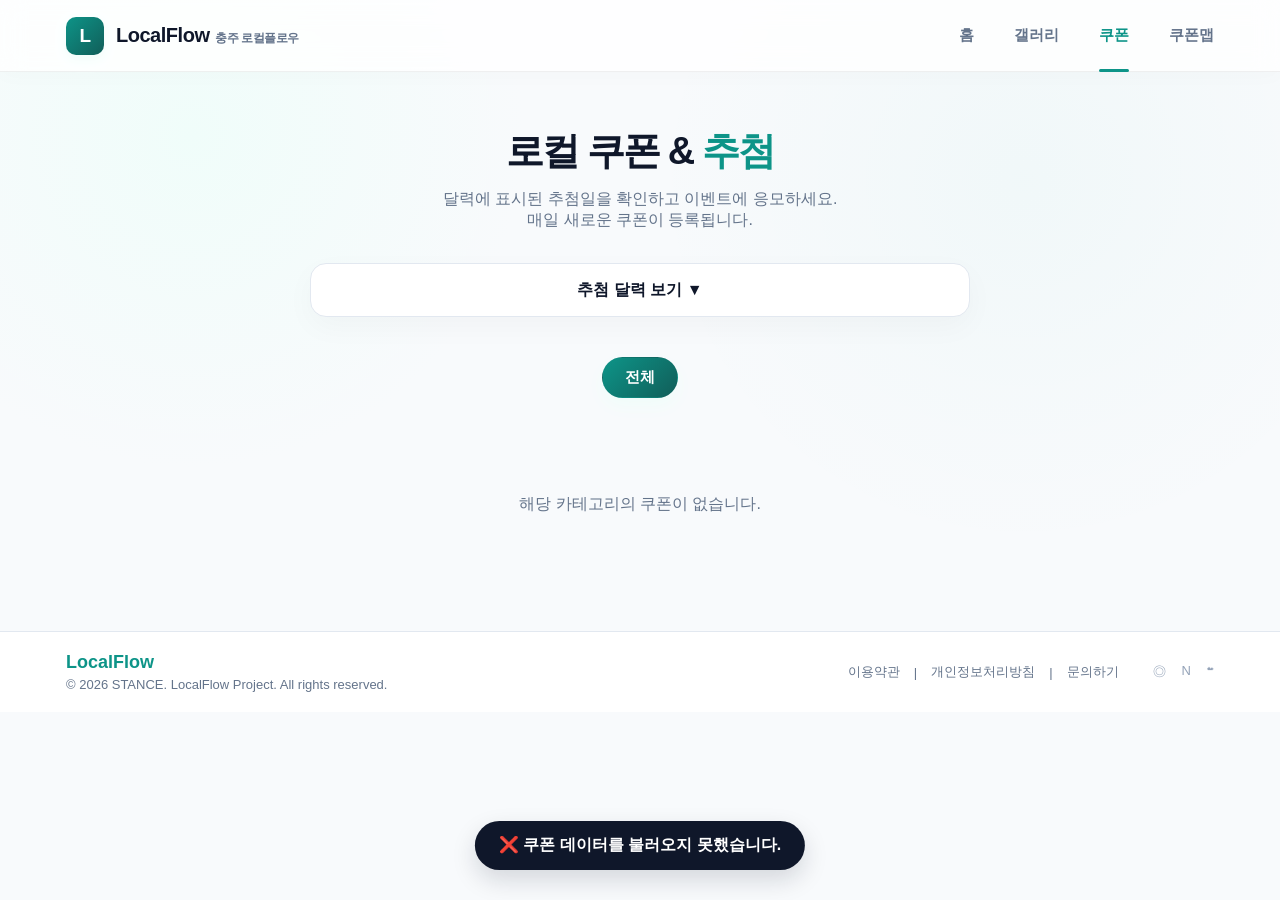
==== coupon.html @ 908c9ff3 "Update coupon.html" ====
<!doctype html>
<html lang="ko">
<head>
  <meta charset="UTF-8" />
  <meta name="viewport" content="width=device-width, initial-scale=1.0" />
  
  <title>LocalFlow - 로컬플로우</title>
  <meta name="description" content="LocalFlow는 충주 시민들의 선택과 참여로 지역의 흐름을 만들고 다시 지역으로 순환시키는 시민 참여형 로컬 플랫폼입니다. 오늘 사람들의 선택이 내일 충주의 흐름이 됩니다." />
  <meta name="keywords" content="로컬플로우, LocalFlow, 충주, 로컬플랫폼, 지역순환, 충주여행, 지역경제, 로컬커뮤니티" />
  <meta name="author" content="STANCE" />
  
  <meta property="og:type" content="website" />
  <meta property="og:title" content="LocalFlow | 충주의 흐름을 순환시키는 로컬 플랫폼" />
  <meta property="og:description" content="사람들의 선택은 흐름이 되고, 흐름은 다시 지역으로 돌아옵니다. 충주 시민들과 함께 만드는 로컬 순환 프로젝트 LocalFlow." />
  <meta property="og:image" content="https://localflow.info/oi.png" />
  <meta property="og:url" content="https://localflow.info/coupon.html" />

  <link rel="icon" type="image/png" href="./assets/img/fav.png">
	
  <style>
    /* 기본 컬러스케임 뼈대 (스크립트에서 요일별로 변수를 동적 변경합니다) */
    :root {
      --bg: #ffffff;
      --nav: #ffffff;          
      --nav-text: #0f172a;     
      --text: #0f172a;         
      --muted: #64748b;
      --line: #e2e8f0;         
      --card: #ffffff;
      --shadow: 0 20px 40px rgba(15, 23, 42, 0.04);
      --soft-shadow: 0 10px 30px rgba(15, 23, 42, 0.03);
      --radius: 16px;

      /* [기본값: 월요일 블루] */
      --primary: #2563eb;      
      --primary-light: #eff6ff;
      --primary-dark: #1d4ed8;
      --badge-bg: #ecfdf5;
      --badge-border: #d1fae5;
      --badge-text: #047857;
    }

    * { box-sizing: border-box; }

    html { scroll-behavior: smooth; scroll-padding-top: 80px; }

    body {
      margin: 0;
      min-height: 100vh;
      color: var(--text);
      font-family: Pretendard, -apple-system, BlinkMacSystemFont, "Segoe UI", "Noto Sans KR", sans-serif;
      /* 은은한 수채화 배경 그라데이션에도 실시간 변수 적용 */
      background:
        radial-gradient(circle at 15% 15%, var(--primary-light), transparent 25%),
        radial-gradient(circle at 80% 20%, rgba(13, 184, 157, 0.03), transparent 30%),
        #f8fafc;
      transition: background 0.5s ease;
    }

    a { color: inherit; text-decoration: none; }
    button, input { font: inherit; }
    button { cursor: pointer; }

    /* 상단 네비게이션 */
    .topbar {
      height: 72px;
      background: rgba(255, 255, 255, 0.8);
      backdrop-filter: blur(12px);
      -webkit-backdrop-filter: blur(12px);
      color: var(--nav-text);
      border-bottom: 1px solid rgba(0, 0, 0, 0.06);
      box-shadow: 0 4px 20px rgba(0, 0, 0, 0.02);
      position: sticky; top: 0; z-index: 20;
    }

    .nav-inner { width: min(1148px, calc(100% - 48px)); height: 100%; margin: 0 auto; display: flex; align-items: center; justify-content: space-between; }
    .brand { display: flex; align-items: center; gap: 12px; font-weight: 800; letter-spacing: -0.03em; }
    
    .brand-icon { 
      width: 38px; height: 38px; border-radius: 10px; display: grid; place-items: center; color: #fff; font-weight: 900; font-size: 19px; 
      background: linear-gradient(135deg, var(--primary) 0%, var(--primary-dark) 100%); 
      box-shadow: 0 4px 12px var(--primary-light); transition: background 0.5s ease;
    }
    .brand-name { font-size: 20px; line-height: 1; }
    .brand-sub { margin-left: 2px; color: var(--muted); font-size: 12px; font-weight: 600; }
    
    .nav { display: flex; align-items: center; gap: 40px; font-size: 15px; font-weight: 700; }
    .nav a { height: 72px; display: flex; align-items: center; color: var(--muted); position: relative; transition: color 0.2s; }
    .nav a:hover { color: var(--primary); }
    .nav a.active { color: var(--primary); font-weight: 800; }
    .nav a.active::after { content: ""; position: absolute; left: 50%; bottom: 0; width: 100%; height: 3px; border-radius: 99px; transform: translateX(-50%); background: var(--primary); }

    .page { width: min(1148px, calc(100% - 48px)); margin: 0 auto; padding-bottom: 60px; }
    .sub-hero { padding: 54px 0 32px; text-align: center; }
    .sub-title { font-size: 38px; font-weight: 900; letter-spacing: -0.05em; margin: 0 0 12px; color: var(--text); }
    .sub-title span { color: var(--primary); transition: color 0.5s ease; }
    .sub-desc { color: var(--muted); font-size: 16px; font-weight: 500; margin: 0; }

    /* 캘린더 위젯 스타일 */
    .calendar-wrap {
      max-width: 660px; margin: 0 auto 48px; background: #fff; border: 1px solid #e2e8f0; border-radius: var(--radius); box-shadow: var(--soft-shadow); padding: 28px;
    }

    .calendar-section {
      max-width: 660px;
      margin: 0 auto 40px;
    }

    .calendar-toggle {
      width: 100%;
      height: 54px;
      border: 1px solid #e2e8f0;
      border-radius: var(--radius);
      background: #ffffff;
      color: var(--text);
      font-size: 16px;
      font-weight: 800;
      box-shadow: var(--soft-shadow);
      transition: 0.2s ease;
    }

    .calendar-toggle:hover {
      background: var(--primary-light);
      color: var(--primary);
      border-color: transparent;
      transform: translateY(-2px);
    }

    .calendar-panel {
      overflow: hidden;
      transition: max-height 0.35s ease, opacity 0.25s ease, margin-top 0.25s ease;
    }

    .calendar-panel.collapsed {
      max-height: 0;
      opacity: 0;
      margin-top: 0;
    }

    .calendar-panel.open {
      max-height: 900px;
      opacity: 1;
      margin-top: 18px;
    }

    .calendar-panel .calendar-wrap {
      margin-bottom: 0;
    }
    .cal-header { display: flex; justify-content: space-between; align-items: center; margin-bottom: 24px; }
    .cal-title { font-size: 22px; font-weight: 800; letter-spacing: -0.03em; color: var(--text); margin: 0; display: flex; align-items: center; gap: 8px; }
    .cal-title span { color: var(--primary); transition: color 0.5s ease; }
    .cal-nav-btn { width: 36px; height: 36px; border-radius: 50%; border: 1px solid #e2e8f0; background: #fff; color: var(--text); font-weight: 900; display: grid; place-items: center; transition: 0.2s; }
    .cal-nav-btn:hover { background: var(--primary-light); color: var(--primary); border-color: transparent; }
    .cal-grid { display: grid; grid-template-columns: repeat(7, 1fr); gap: 8px; text-align: center; }
    .cal-day-name { font-size: 13px; font-weight: 700; color: var(--muted); padding-bottom: 12px; }
    .cal-day-name.sun { color: #ef4444; }
    .cal-day-name.sat { color: #3b82f6; }
    
    .cal-cell {
      aspect-ratio: 1; display: flex; flex-direction: column; align-items: center; justify-content: center;
      border-radius: 12px; font-size: 15px; font-weight: 600; cursor: pointer; border: 2px solid transparent;
      transition: all 0.2s; position: relative; padding-top: 4px;
    }
    .cal-cell:not(.empty):hover { background: var(--primary-light); color: var(--primary); transform: translateY(-2px); }
    .cal-cell.empty { pointer-events: none; }
    
    /* 오늘 날짜 하이라이트 */
    .cal-cell.today { background: var(--text); color: #fff; font-weight: 700; }
    
    /* 이벤트가 있는 날 */
    .cal-cell.has-event { background: var(--primary-light); color: var(--primary); border-color: rgba(37, 99, 235, 0.15); font-weight: 800; }
    .cal-cell.has-event::after { content: "🎁"; position: absolute; top: -2px; right: 2px; font-size: 12px; filter: drop-shadow(0 2px 4px rgba(0,0,0,0.1)); animation: bounce 2s infinite ease-in-out; }

    .cal-cell.cal-expired { background: #f1f5f9; color: #94a3b8; border-color: transparent; filter: grayscale(0.4); }
    .cal-cell.cal-expired::after { content: ""; }

    .cal-done-text {
      font-size: 9px; font-weight: 700; color: #ef4444; margin-top: 2px;
      background: #fef2f2; padding: 1px 4px; border-radius: 4px;
      letter-spacing: -0.05em; display: inline-block; transform: scale(0.95);
    }

    @keyframes bounce { 0%, 100% { transform: translateY(0); } 50% { transform: translateY(-4px); } }

    /* 카테고리 필터 칩 */
    .filter-chips { display: flex; justify-content: center; gap: 10px; margin-bottom: 40px; flex-wrap: wrap; }
    .filter-chip { border: 1px solid #e2e8f0; color: var(--muted); background: #ffffff; border-radius: 999px; padding: 10px 22px; font-size: 15px; font-weight: 600; transition: 0.2s ease; box-shadow: var(--soft-shadow); }
    .filter-chip.active { background: linear-gradient(135deg, var(--primary) 0%, var(--primary-dark) 100%); color: #fff; border-color: transparent; box-shadow: 0 8px 16px var(--primary-light); }
    .filter-chip:hover:not(.active) { background: var(--primary-light); color: var(--primary); border-color: transparent; transform: translateY(-2px); }

    /* 쿠폰 그리드 */
    .coupon-grid { display: grid; grid-template-columns: repeat(auto-fill, minmax(320px, 1fr)); gap: 24px; }
    .coupon-card { background: #fff; border: 1px solid #e2e8f0; border-radius: var(--radius); box-shadow: var(--soft-shadow); display: flex; flex-direction: column; overflow: hidden; transition: transform 0.2s ease, box-shadow 0.2s ease; position: relative; }
    .coupon-card:hover { transform: translateY(-4px); box-shadow: var(--shadow); }
    
    .coupon-head { height: 110px; padding: 24px; display: flex; flex-direction: column; justify-content: center; position: relative; border-bottom: 2px dashed rgba(255, 255, 255, 0.4); }
    
    /* [변경] 스타일 프리셋을 요일별 테마 연동 스케임으로 바인딩 */
    .bg-purple { background: linear-gradient(135deg, var(--primary) 0%, var(--primary-dark) 100%); color: #fff; }
    .bg-dark { background: linear-gradient(135deg, #1e293b 0%, #0f172a 100%); color: #fff; }
    .bg-light { background: linear-gradient(135deg, var(--primary-light) 0%, #e2e8f0 100%); color: var(--primary); }
    
    .coupon-card.expired-card { filter: grayscale(0.85); opacity: 0.75; }
    
    .draw-badge {
      position: absolute; top: 16px; right: 20px; padding: 4px 10px; border-radius: 999px; font-size: 11px; font-weight: 700; letter-spacing: -0.02em; background: rgba(255, 255, 255, 0.2); border: 1px solid rgba(255, 255, 255, 0.3); color: #fff; backdrop-filter: blur(4px); -webkit-backdrop-filter: blur(4px);
    }
    .bg-light .draw-badge { background: rgba(255, 255, 255, 0.6); border: 1px solid rgba(0, 0, 0, 0.05); color: var(--primary); }
    .draw-badge.expired-badge { background: #ef4444 !important; border-color: transparent !important; color: #fff !important; }

    .coupon-type { font-size: 13px; font-weight: 700; opacity: 0.9; margin-bottom: 6px; }
    .coupon-title { font-size: 24px; font-weight: 800; letter-spacing: -0.04em; margin: 0; line-height: 1.1; }
    .coupon-card::before, .coupon-card::after { content: ''; position: absolute; top: 98px; width: 24px; height: 24px; background: #f8fafc; border-radius: 50%; border: 1px solid #e2e8f0; z-index: 2; }
    .coupon-card::before { left: -13px; border-right-color: transparent; border-top-color: transparent; transform: rotate(-45deg); }
    .coupon-card::after { right: -13px; border-left-color: transparent; border-top-color: transparent; transform: rotate(45deg); }
    
    .coupon-body { padding: 24px; display: flex; flex-direction: column; flex: 1; background: #fff; }
    .store-name { font-size: 18px; font-weight: 800; color: var(--text); margin: 0 0 8px; }
    .expire-date { font-size: 14px; color: var(--muted); font-weight: 500; margin-bottom: 20px; }
    
    .use-btn { margin-top: auto; height: 48px; border: 0; border-radius: 8px; background: var(--primary-light); color: var(--primary); font-size: 15px; font-weight: 700; transition: 0.2s ease; }
    .use-btn:hover { background: var(--primary); color: #fff; }
    .use-btn.used { background: #f1f5f9; color: #94a3b8; cursor: not-allowed; }

    .coupon-brief {
      display: flex;
      align-items: center;
      justify-content: space-between;
      gap: 10px;
      margin-bottom: 14px;
    }

    .coupon-badge {
      display: inline-flex;
      align-items: center;
      width: fit-content;
      max-width: 100%;
      padding: 6px 10px;
      border-radius: 999px;
      background: var(--primary-light);
      color: var(--primary);
      font-size: 12px;
      font-weight: 900;
      white-space: nowrap;
    }

    .detail-open-btn {
      border: 1px solid var(--line);
      border-radius: 999px;
      background: #fff;
      color: var(--muted);
      padding: 7px 12px;
      font-size: 12px;
      font-weight: 900;
      transition: 0.2s ease;
      white-space: nowrap;
    }

    .detail-open-btn:hover {
      background: var(--primary-light);
      border-color: transparent;
      color: var(--primary);
    }

    .coupon-detail-modal {
      width: min(520px, calc(100% - 32px));
      max-height: min(820px, calc(100vh - 40px));
      overflow: auto;
      background: #fff;
      border-radius: 20px;
      box-shadow: 0 25px 60px rgba(15, 23, 42, 0.18);
      border: 1px solid #e2e8f0;
      padding: 28px;
      position: relative;
      transform: translateY(20px);
      transition: transform 0.25s ease;
    }

    .modal-overlay.show .coupon-detail-modal {
      transform: translateY(0);
    }

    .detail-badge {
      display: inline-flex;
      align-items: center;
      width: fit-content;
      padding: 7px 11px;
      border-radius: 999px;
      background: var(--primary-light);
      color: var(--primary);
      font-size: 12px;
      font-weight: 900;
      margin-bottom: 14px;
    }

    .detail-store-name {
      margin: 0 0 6px;
      color: var(--text);
      font-size: 28px;
      font-weight: 900;
      letter-spacing: -0.06em;
      line-height: 1.15;
    }

    .detail-region {
      margin: 0 0 18px;
      color: var(--muted);
      font-size: 14px;
      font-weight: 700;
    }

    .detail-event-box {
      border: 1px solid rgba(37, 99, 235, 0.14);
      border-radius: 16px;
      padding: 18px;
      background: linear-gradient(135deg, var(--primary-light), #fff);
      margin-bottom: 16px;
    }

    .detail-label {
      color: var(--primary);
      font-size: 13px;
      font-weight: 900;
      margin-bottom: 8px;
    }

    .detail-title {
      color: var(--text);
      font-size: 21px;
      font-weight: 900;
      letter-spacing: -0.04em;
      line-height: 1.3;
      margin-bottom: 14px;
    }

    .detail-price-grid {
      display: grid;
      grid-template-columns: repeat(2, 1fr);
      gap: 10px;
      margin-bottom: 14px;
    }

    .detail-price-item {
      border: 1px solid #e2e8f0;
      border-radius: 12px;
      background: #fff;
      padding: 12px;
    }

    .detail-price-item span {
      display: block;
      color: var(--muted);
      font-size: 12px;
      font-weight: 900;
      margin-bottom: 5px;
    }

    .detail-price-item strong {
      display: block;
      color: var(--text);
      font-size: 18px;
      font-weight: 900;
      letter-spacing: -0.04em;
    }

    .detail-price-item.discount strong {
      color: #e11d48;
    }

    .detail-desc {
      margin: 0;
      color: #334155;
      font-size: 15px;
      font-weight: 650;
      line-height: 1.7;
      word-break: keep-all;
    }

    .detail-row {
      display: flex;
      justify-content: space-between;
      gap: 14px;
      padding: 9px 0;
      color: #334155;
      font-size: 14px;
      font-weight: 800;
      border-bottom: 1px solid #eef2f7;
    }

    .detail-row:last-child {
      border-bottom: 0;
    }

    .detail-row span:first-child {
      color: var(--muted);
    }

    .detail-actions {
      display: grid;
      grid-template-columns: 1fr 1fr;
      gap: 10px;
      margin-top: 18px;
    }

    .detail-apply-btn {
      grid-column: 1 / -1;
      height: 52px;
      border: 0;
      border-radius: 12px;
      color: #fff;
      background: linear-gradient(135deg, var(--primary), var(--primary-dark));
      font-size: 16px;
      font-weight: 900;
      box-shadow: 0 12px 24px var(--primary-light);
    }

    .detail-sub-btn {
      height: 46px;
      border: 1px solid var(--line);
      border-radius: 12px;
      background: #fff;
      color: #0f172a;
      font-size: 14px;
      font-weight: 800;
    }

    .detail-sub-btn:hover {
      background: #f8fafc;
    }


    /* 커스텀 응모 모달창 스타일 */
    .modal-overlay {
      position: fixed; top: 0; left: 0; width: 100%; height: 100%; background: rgba(15, 23, 42, 0.6); backdrop-filter: blur(6px); -webkit-backdrop-filter: blur(6px); z-index: 100; display: flex; align-items: center; justify-content: center; opacity: 0; pointer-events: none; transition: opacity 0.25s ease;
    }
    .modal-overlay.show { opacity: 1; pointer-events: all; }
    .entry-modal { width: min(440px, calc(100% - 32px)); background: #ffffff; border-radius: 20px; box-shadow: 0 25px 60px rgba(15, 23, 42, 0.15); padding: 32px 28px; transform: translateY(20px); transition: transform 0.25s ease; position: relative; border: 1px solid #e2e8f0; }
    .modal-overlay.show .entry-modal { transform: translateY(0); }

    /* 개인정보 처리방침 모달 */
    .privacy-modal {
      width: min(500px, calc(100% - 32px));
      max-height: 85vh;
      background: #ffffff;
      border-radius: 20px;
      box-shadow: 0 25px 60px rgba(15, 23, 42, 0.15);
      padding: 32px 24px;
      transform: translateY(20px);
      transition: transform 0.25s ease;
      position: relative;
      border: 1px solid #e2e8f0;
      display: flex;
      flex-direction: column;
    }
    .modal-overlay.show .privacy-modal { transform: translateY(0); }

    .modal-close-btn { position: absolute; top: 20px; right: 20px; background: transparent; border: 0; font-size: 24px; color: var(--muted); font-weight: 300; transition: color 0.2s; }
    .modal-close-btn:hover { color: var(--text); }

    .modal-head-title { text-align: center; margin-bottom: 20px; flex-shrink: 0; }
    .modal-head-title h3 { margin: 0 0 6px; font-size: 20px; font-weight: 800; color: var(--text); }
    .modal-head-title p { margin: 0; font-size: 14px; font-weight: 500; color: var(--muted); }

    .modal-scroll-body { overflow-y: auto; padding-right: 6px; margin-bottom: 24px; font-size: 14px; line-height: 1.6; color: #334155; text-align: left; }
    .modal-scroll-body::-webkit-scrollbar { width: 4px; }
    .modal-scroll-body::-webkit-scrollbar-thumb { background: #cbd5e1; border-radius: 99px; }
    .modal-scroll-body h4 { font-size: 15px; font-weight: 700; color: var(--text); margin: 18px 0 6px; }
    .modal-scroll-body h4:first-child { margin-top: 0; }
    .modal-scroll-body p { margin: 0 0 10px; font-weight: 500; color: #475569; }
    .modal-scroll-body code { background: var(--primary-light); color: var(--primary); padding: 2px 6px; border-radius: 4px; font-family: inherit; font-weight: 600; }
    .modal-scroll-body .theme-text { color: var(--primary); font-weight: 600; }
    .privacy-date { font-size: 12px; color: var(--muted); margin-top: 20px; text-align: right; font-weight: 500; }

    .modal-confirm-btn {
      height: 50px;
      width: 100%;
      border: 0;
      border-radius: 10px;
      color: #fff;
      font-size: 15px;
      font-weight: 700;
      background: linear-gradient(135deg, var(--primary) 0%, var(--primary-dark) 100%);
      box-shadow: 0 4px 14px var(--primary-light);
      transition: all 0.15s ease;
      flex-shrink: 0;
      cursor: pointer;
    }
    .modal-confirm-btn:hover { filter: brightness(1.04); }
    .modal-head { text-align: center; margin-bottom: 24px; }
    .modal-icon { font-size: 32px; margin-bottom: 10px; display: inline-block; animation: wingwing 2.5s infinite linear; }
    .modal-head h3 { margin: 0 0 8px; font-size: 22px; font-weight: 800; letter-spacing: -0.03em; color: var(--text); }
    .modal-head p { margin: 0; font-size: 14px; font-weight: 500; color: var(--muted); line-height: 1.4; }
    .modal-target-info { color: var(--primary); font-weight: 700; display: block; margin-top: 4px; transition: color 0.5s ease; }
    .modal-body form { display: flex; flex-direction: column; gap: 14px; }
    .input-wrap { position: relative; }
    .modal-input { width: 100%; height: 54px; padding: 0 20px; border-radius: 10px; border: 2px solid #e2e8f0; outline: 0; font-size: 15px; font-weight: 600; color: var(--text); transition: border-color 0.2s; }
    .modal-input:focus { border-color: var(--primary); box-shadow: 0 0 0 4px var(--primary-light); }
    .modal-input::placeholder { color: #94a3b8; }
    
    .modal-submit-btn { 
      height: 54px; border: 0; border-radius: 10px; color: #fff; font-size: 16px; font-weight: 700; letter-spacing: -0.01em; 
      background: linear-gradient(135deg, var(--primary) 0%, var(--primary-dark) 100%); 
      box-shadow: 0 8px 20px var(--primary-light); transition: all 0.15s ease; 
    }
    .modal-submit-btn:hover { transform: translateY(-1px); filter: brightness(1.04); }

    @keyframes wingwing { 0%, 100% { transform: rotate(0deg); } 10%, 20% { transform: rotate(-8deg); } 15%, 25% { transform: rotate(8deg); } 30% { transform: rotate(0deg); } }

    /* 푸터 및 토스트 */
    .footer { border-top: 1px solid #e2e8f0; background: #ffffff; }
    .footer-inner { width: min(1148px, calc(100% - 48px)); margin: 0 auto; min-height: 80px; display: flex; align-items: center; justify-content: space-between; gap: 24px; }
    .footer-brand { color: var(--primary); font-size: 18px; font-weight: 800; margin-bottom: 4px; transition: color 0.5s ease; }
    .copyright { color: var(--muted); font-size: 13px; font-weight: 500; }
    .footer-links { display: flex; align-items: center; gap: 14px; color: var(--muted); font-size: 13px; font-weight: 500; }
    .footer-icons { display: flex; gap: 16px; margin-left: 20px; color: #94a3b8; }

    .toast { position: fixed; left: 50%; bottom: 30px; z-index: 120; transform: translateX(-50%) translateY(30px); opacity: 0; pointer-events: none; padding: 14px 24px; border-radius: 999px; color: #fff; background: #0f172a; box-shadow: 0 10px 25px rgba(15, 23, 42, 0.15); font-weight: 700; transition: 0.25s ease; text-align: center; }
    .toast.show { opacity: 1; transform: translateX(-50%) translateY(0); }

    /* 모바일 최적화 미디어 쿼리 */
    @media (max-width: 680px) {
      .topbar { height: auto; }
      .nav-inner { width: min(100% - 28px, 1148px); min-height: 72px; flex-direction: column; align-items: flex-start; justify-content: center; gap: 16px; padding: 16px 0; }
      .nav { width: 100%; overflow-x: auto; gap: 24px; padding-bottom: 4px; }
      .nav a { height: 34px; flex: 0 0 auto; }
      .nav a.active::after { bottom: -4px; }
      .page, .footer-inner { width: min(100% - 28px, 1148px); }
      .sub-title { font-size: 32px; }
      .coupon-grid { grid-template-columns: 1fr; }
      .coupon-detail-modal { padding: 24px 18px; }
      .detail-store-name { font-size: 24px; }
      .detail-price-grid { grid-template-columns: 1fr 1fr; gap: 8px; }
      .detail-price-item { padding: 10px; }
      .detail-actions { grid-template-columns: 1fr; }
      .detail-apply-btn { grid-column: auto; }
      
      .calendar-wrap { padding: 18px 12px 20px; margin-bottom: 32px; }
      .cal-header { margin-bottom: 16px; }
      .cal-title { font-size: 19px; }
      .cal-grid { gap: 4px; }
      .cal-day-name { font-size: 12px; padding-bottom: 8px; }
      
      .cal-cell { 
        font-size: 13px;  
        border-radius: 8px; 
        padding-top: 2px;
        justify-content: flex-start; 
        padding: 4px 0;
      }
      
      .cal-cell span:first-child { display: block; line-height: 1.2; }

      .cal-done-text {
        font-size: 8px; padding: 0px 2px; margin-top: 1px; border-radius: 3px;
        transform: scale(0.88); white-space: nowrap; max-width: 100%; overflow: hidden;
      }
      
      .cal-cell.has-event::after { font-size: 10px; top: -3px; right: 0px; }
      .footer-inner { flex-direction: column; align-items: flex-start; padding: 20px 0; }
      .footer-links { flex-wrap: wrap; }
    }
  </style>
</head>

<body>
  <header class="topbar">
    <div class="nav-inner">
      <a href="index.html" class="brand" aria-label="LocalFlow 홈">
        <span class="brand-icon">L</span>
        <span>
          <span class="brand-name">LocalFlow</span>
          <span class="brand-sub">충주 로컬플로우</span>
        </span>
      </a>

      <nav class="nav" aria-label="주요 메뉴">
        <a href="./index.html">홈</a>
        <a href="./gallery.html">갤러리</a>
        <a class="active" href="./coupon.html">쿠폰</a>
		<a href="./map.html">쿠폰맵</a>
      </nav>
    </div>
  </header>

  <main class="page">
    <section class="sub-hero">
      <h1 class="sub-title">로컬 쿠폰 & <span>추첨</span></h1>
      <p class="sub-desc">달력에 표시된 추첨일을 확인하고 이벤트에 응모하세요.</p>
	  <p class="sub-desc">매일 새로운 쿠폰이 등록됩니다.</p>
    </section>

    <section class="calendar-section">
      <button class="calendar-toggle" type="button" id="calendarToggle">
        추첨 달력 보기 ▼
      </button>

      <div class="calendar-panel collapsed" id="calendarPanel">
        <section class="calendar-wrap">
          <div class="cal-header">
            <button class="cal-nav-btn" id="prevMonth" aria-label="이전 달">‹</button>
            <h2 class="cal-title" id="calTitle">2026년 <span>5월</span></h2>
            <button class="cal-nav-btn" id="nextMonth" aria-label="다음 달">›</button>
          </div>
          <div class="cal-grid">
            <div class="cal-day-name sun">일</div>
            <div class="cal-day-name">월</div>
            <div class="cal-day-name">화</div>
            <div class="cal-day-name">수</div>
            <div class="cal-day-name">목</div>
            <div class="cal-day-name">금</div>
            <div class="cal-day-name sat">토</div>
          </div>
          <div class="cal-grid" id="calDays"></div>
        </section>
      </div>
    </section>

    <div class="filter-chips" id="filterContainer"></div>

    <div class="coupon-grid" id="couponList"></div>
  </main>

	
  <div class="modal-overlay" id="entryModalOverlay" onclick="closeEntryModal()">
    <div class="entry-modal" onclick="event.stopPropagation()">
      <button class="modal-close-btn" onclick="closeEntryModal()">×</button>
      
      <div class="modal-head">
        <span class="modal-icon">✈</span>
        <h3>이벤트 응모하기</h3>
        <p>추첨 결과를 전달받을 <br><strong>네이버 이메일</strong>을 입력해주세요.</p>
        <span class="modal-target-info" id="modalTargetTitle">쿠폰명 정보</span>
      </div>

      <div class="modal-body">
        <form id="modalForm">
          <div class="input-wrap">
            <input 
              type="text" 
              id="modalEmailInput" 
              class="modal-input" 
              placeholder="localflow@naver.com" 
              autocomplete="off"
            />
          </div>
          <button type="submit" class="modal-submit-btn">응모 완료하기</button>
        </form>
      </div>
    </div>
  </div>


  <div class="modal-overlay" id="couponDetailModalOverlay" onclick="closeCouponDetailModal()">
    <article class="coupon-detail-modal" onclick="event.stopPropagation()" role="dialog" aria-modal="true" aria-labelledby="detailStoreName">
      <button class="modal-close-btn" onclick="closeCouponDetailModal()" aria-label="닫기">×</button>

      <div class="detail-badge" id="detailBadge">쿠폰</div>
      <h2 class="detail-store-name" id="detailStoreName">업체명</h2>
      <p class="detail-region" id="detailRegion">충주시</p>

      <div class="detail-event-box">
        <div class="detail-label">쿠폰 상세</div>
        <div class="detail-title" id="detailCouponTitle">쿠폰명</div>

        <div class="detail-price-grid">
          <div class="detail-price-item">
            <span>정가</span>
            <strong id="detailOriginalPrice">-</strong>
          </div>
          <div class="detail-price-item">
            <span>쿠폰가</span>
            <strong id="detailCouponPrice">-</strong>
          </div>
          <div class="detail-price-item discount">
            <span>할인율</span>
            <strong id="detailDiscountRate">-</strong>
          </div>
          <div class="detail-price-item">
            <span>제공 단위</span>
            <strong id="detailUnit">-</strong>
          </div>
        </div>

        <p class="detail-desc" id="detailDescription">상세 설명이 등록되지 않았습니다.</p>
      </div>

      <div class="detail-row"><span>추첨/마감일</span><strong id="detailExpire">-</strong></div>
      <div class="detail-row"><span>분류</span><strong id="detailType">-</strong></div>

      <div class="detail-actions">
        <button class="detail-apply-btn" type="button" id="detailApplyBtn">이벤트 응모하기</button>
        <button class="detail-sub-btn" type="button" onclick="closeCouponDetailModal()">닫기</button>
        <button class="detail-sub-btn" type="button" id="detailShareBtn">공유하기</button>
      </div>
    </article>
  </div>

  <footer class="footer" id="footer">
    <div class="footer-inner">
      <div>
        <div class="footer-brand">LocalFlow</div>
        <div class="copyright">© 2026 STANCE. LocalFlow Project. All rights reserved.</div>
      </div>

      <div class="footer-links">
        <a href="javascript:void(0);" onclick="openTermsModal()">이용약관</a>
        <span>|</span>
        <a href="javascript:void(0);" onclick="openPrivacyModal()">개인정보처리방침</a>
        <span>|</span>
        <a href="https://llsshh.com/cs.html" target="_blank" rel="noopener noreferrer">문의하기</a>
        <span class="footer-icons"><span>◎</span><span>N</span><span>☁</span></span>
      </div>
    </div>
  </footer>
  
	<div class="modal-overlay" id="termsModalOverlay" onclick="closeTermsModal()">
	  <div class="privacy-modal" onclick="event.stopPropagation()">
		<button class="modal-close-btn" onclick="closeTermsModal()">×</button>
		
		<div class="modal-head-title">
		  <h3>이용약관</h3>
		  <p>LocalFlow 서비스 이용 안내</p>
		</div>

		<div class="modal-scroll-body">
		  <h4>1. 서비스 소개</h4>
		  <p>
			LocalFlow는 충주 시민들의 참여를 기반으로 운영되는 로컬 정보 및 이벤트 플랫폼입니다.
			사용자는 맛집 추천, 투표, 쿠폰 이벤트 참여 등 다양한 기능을 자유롭게 이용할 수 있습니다.
		  </p>

		  <h4>2. 서비스 이용 목적</h4>
		  <p>
			본 서비스는 지역 상권 활성화와 시민 참여형 로컬 커뮤니티 형성을 목적으로 운영됩니다.
			이용자는 건전한 방식으로 서비스를 이용해야 하며, 허위 정보 등록이나 서비스 운영을 방해하는 행위를 해서는 안 됩니다.
		  </p>

		  <h4>3. 이벤트 및 쿠폰 정책</h4>
		  <p>
			쿠폰 및 이벤트는 운영 정책에 따라 사전 고지 없이 변경 또는 종료될 수 있습니다.
			추첨 이벤트의 당첨 여부는 내부 기준에 따라 공정하게 선정되며,
			동일 이용자의 중복 참여 또는 비정상적인 이용이 확인될 경우 응모가 제한될 수 있습니다.
		  </p>

		  <h4>4. 이용 제한</h4>
		  <p>
			다음과 같은 행위가 확인될 경우 서비스 이용이 제한될 수 있습니다.
		  </p>

		  <p>
			• 타인의 개인정보 도용<br>
			• 비정상적인 반복 응모 및 자동화 이용<br>
			• 서비스 운영 방해 행위<br>
			• 법령 및 공공질서에 위반되는 행위
		  </p>

		  <h4>5. 책임의 제한</h4>
		  <p>
			LocalFlow는 천재지변, 시스템 장애, 외부 서비스 문제 등 불가항력적인 사유로 발생한 서비스 중단에 대해 책임을 지지 않습니다.
		  </p>

		  <h4>6. 약관 변경</h4>
		  <p>
			본 약관은 서비스 운영상 필요한 경우 변경될 수 있으며,
			중요한 변경 사항은 서비스 내 공지사항 또는 모달을 통해 사전 안내됩니다.
		  </p>

		  <h4>7. 문의</h4>
		  <p>
			서비스 관련 문의는 아래 이메일을 통해 접수하실 수 있습니다.<br>
			<strong>문의 이메일:</strong>
			<span class="theme-text">llsshh1431@naver.com</span>
		  </p>

		  <div class="privacy-date">
			공고 및 시행일자: 2026년 5월 27일
		  </div>
		</div>

		<button class="modal-confirm-btn" onclick="closeTermsModal()">
		  확인했습니다
		</button>
	  </div>
	</div>
	<div class="modal-overlay" id="privacyModalOverlay" onclick="closePrivacyModal()">
		<div class="privacy-modal" onclick="event.stopPropagation()">
		  <button class="modal-close-btn" onclick="closePrivacyModal()">×</button>
		  
		  <div class="modal-head-title">
			<h3>개인정보 처리방침</h3>
			<p>LocalFlow 서비스 이용을 위한 안내</p>
		  </div>

		  <div class="privacy-body modal-scroll-body">
			<h4>1. 수집하는 개인정보 항목 및 방법</h4>
			<p><strong>수집 항목:</strong> 네이버 이메일 주소 (<code>@naver.com</code>)<br>
			<strong>수집 방법:</strong> 이벤트 응모 시 이용자의 직접 입력 및 제출</p>

			<h4>2. 개인정보의 수집 및 이용 목적</h4>
			<p><strong>이벤트 운영:</strong> LocalFlow 로컬 쿠폰 이벤트 추첨 진행 및 결과 안내 발송<br>
			<strong>리워드 제공:</strong> 당첨자에 한한 모바일 쿠폰 또는 혜택 발송</p>

			<h4>3. 개인정보의 보유 및 이용 기간</h4>
			<p>이용자의 개인정보는 원칙적으로 <strong>개인정보 수집 및 이용 목적이 달성되면 지체 없이 파기</strong>합니다.<br>
			<strong>보유 기간:</strong> 결과 발송 후 오발송 처리 및 민원 응대를 위해 최대 <strong>30일</strong>간 보관 후 영구 삭제합니다.</p>

			<h4>4. 제3자 제공 및 위탁</h4>
			<p>LocalFlow는 이용자의 사전 동의 없이는 원칙적으로 외부(제3자)에 개인정보를 제공하거나 처리를 위탁하지 않습니다.</p>

			<h4>5. 이용자의 권리 및 문의처</h4>
			<p>이용자는 언제든지 본인의 개인정보 처리에 대한 동의 철회 및 삭제를 요구할 수 있습니다. 관련 문의는 하단 이메일로 연락하시면 지체 없이 조치하겠습니다.<br>
			<strong>문의 이메일:</strong> <span class="theme-text">llsshh1431@naver.com</span></p>
			
			<div class="privacy-date">공고 및 시행일자: 2026년 5월 27일</div>
		  </div>
		  
		  <button class="modal-confirm-btn" onclick="closePrivacyModal()">확인했습니다</button>
		</div>
	</div>

  <div class="toast" id="toast">메시지</div>

  <script>
    // [연동] 메인 및 갤러리와 연동되는 요일별 테마 데이터 세트
    const THEMES = [
      { primary: "#0d9488", primaryLight: "#f0fdfa", primaryDark: "#115e59" }, // 0: 일요일 (Teal)
      { primary: "#2563eb", primaryLight: "#eff6ff", primaryDark: "#1d4ed8" }, // 1: 월요일 (Blue)
      { primary: "#059669", primaryLight: "#ecfdf5", primaryDark: "#047857" }, // 2: 화요일 (Emerald)
      { primary: "#7c3aed", primaryLight: "#f5f3ff", primaryDark: "#6d28d9" }, // 3: 수요일 (Purple)
      { primary: "#ea580c", primaryLight: "#fff7ed", primaryDark: "#c2410c" }, // 4: 목요일 (Orange)
      { primary: "#e11d48", primaryLight: "#fff1f2", primaryDark: "#be123c" }, // 5: 금요일 (Rose)
      { primary: "#4f46e5", primaryLight: "#eef2ff", primaryDark: "#3730a3" }  // 6: 토요일 (Indigo)
    ];

    function applyDailyTheme() {
      const currentDay = new Date().getDay();
      const theme = THEMES[currentDay];
      const root = document.documentElement;

      root.style.setProperty('--primary', theme.primary);
      root.style.setProperty('--primary-light', theme.primaryLight);
      root.style.setProperty('--primary-dark', theme.primaryDark);
    }

    // 초기 테마 로드
    applyDailyTheme();

    const toast = document.getElementById("toast");

    // 캘린더 추첨일 데이터는 서버 쿠폰 JSON에서 생성합니다.
    let drawEvents = [];

    let currentDate = new Date();
    let currYear = currentDate.getFullYear();
    let currMonth = currentDate.getMonth();

    const calTitle = document.getElementById("calTitle");
    const calDays = document.getElementById("calDays");

    function renderCalendar(year, month) {
      calDays.innerHTML = "";
      calTitle.innerHTML = `${year}년 <span>${month + 1}월</span>`;

      const firstDay = new Date(year, month, 1).getDay();
      const daysInMonth = new Date(year, month + 1, 0).getDate();
      
      const todayMidnight = new Date();
      todayMidnight.setHours(0,0,0,0);

      for (let i = 0; i < firstDay; i++) {
        calDays.innerHTML += `<div class="cal-cell empty"></div>`;
      }

      for (let i = 1; i <= daysInMonth; i++) {
        const dateString = `${year}-${String(month + 1).padStart(2, '0')}-${String(i).padStart(2, '0')}`;
        const eventMatch = drawEvents.find(e => e.date === dateString);
        
        const cellDate = new Date(year, month, i);
        cellDate.setHours(0,0,0,0);
        
        const isExpiredEvent = eventMatch && (cellDate < todayMidnight);

        let cellClasses = ["cal-cell"];
        if (todayMidnight.getTime() === cellDate.getTime()) cellClasses.push("today");
        
        let innerHtml = `<span>${i}</span>`;
        let onClick = `onclick="showToast('${month + 1}월 ${i}일은 일정이 없습니다.')"`;

        if (eventMatch) {
          if (isExpiredEvent) {
            cellClasses.push("cal-expired");
            innerHtml += `<span class="cal-done-text">✓ 추첨완료</span>`;
            onClick = `onclick="showToast('✅ ${eventMatch.date} : [${eventMatch.title}] 추첨이 완료된 이벤트입니다.')"`;
          } else {
            cellClasses.push("has-event");
            onClick = `onclick="showToast('🎁 ${eventMatch.date} : ${eventMatch.title}')"`;
          }
        }

        calDays.innerHTML += `<div class="${cellClasses.join(' ')}" ${onClick}>${innerHtml}</div>`;
      }
    }

    document.getElementById("prevMonth").addEventListener("click", () => {
      currMonth--; if (currMonth < 0) { currMonth = 11; currYear--; } renderCalendar(currYear, currMonth);
    });
    document.getElementById("nextMonth").addEventListener("click", () => {
      currMonth++; if (currMonth > 11) { currMonth = 0; currYear++; } renderCalendar(currYear, currMonth);
    });

    renderCalendar(currYear, currMonth);

    const calendarToggle = document.getElementById("calendarToggle");
    const calendarPanel = document.getElementById("calendarPanel");

    if (calendarToggle && calendarPanel) {
      calendarToggle.addEventListener("click", () => {
        const isOpen = calendarPanel.classList.contains("open");

        calendarPanel.classList.toggle("open", !isOpen);
        calendarPanel.classList.toggle("collapsed", isOpen);

        calendarToggle.textContent = isOpen ? "추첨 달력 보기 ▼" : "추첨 달력 접기 ▲";
      });
    }

    const API_BASE = "https://localflow.ddns.net/lf";

    function apiUrl(path) {
      if (/^https?:\/\//i.test(path)) return path;
      return `${API_BASE}${path.startsWith("/") ? path : "/" + path}`;
    }

    async function apiGet(path) {
      const res = await fetch(apiUrl(path), {
        method: "GET",
        mode: "cors"
      });
      return await res.json();
    }

    async function apiSend(path, method, body) {
      const res = await fetch(apiUrl(path), {
        method,
        mode: "cors",
        headers: { "Content-Type": "application/json" },
        body: JSON.stringify(body)
      });
      return await res.json();
    }

    let rawCoupons = [];

    const couponListEl = document.getElementById("couponList");
    const filterContainerEl = document.getElementById("filterContainer");
    let currentFilter = "전체";

    function renderFilters() {
      const types = ["전체", ...new Set(rawCoupons.map(c => c.type))];
      filterContainerEl.innerHTML = types.map(type => `<button class="filter-chip ${type === currentFilter ? 'active' : ''}" data-type="${type}">${type}</button>`).join('');

      document.querySelectorAll("#filterContainer .filter-chip").forEach(btn => {
        btn.addEventListener("click", (e) => {
          currentFilter = e.target.getAttribute("data-type");
          renderFilters(); renderCoupons();
        });
      });
    }

    function renderCoupons() {
      const filtered = currentFilter === "전체" ? rawCoupons : rawCoupons.filter(c => c.type === currentFilter);
      if (filtered.length === 0) {
        couponListEl.innerHTML = `<p style="grid-column: 1/-1; text-align: center; color: var(--muted); padding: 40px 0;">해당 카테고리의 쿠폰이 없습니다.</p>`;
        return;
      }

      const today = new Date();
      today.setHours(0,0,0,0);

      couponListEl.innerHTML = filtered.map(coupon => {
        const expireDate = new Date(coupon.expire);
        expireDate.setHours(0,0,0,0);
        const isExpired = expireDate < today;

        let btnClass = "use-btn";
        let btnText = "이벤트 응모하기 ✈";
        let disabled = "";
        let cardClass = "coupon-card";
        let badgeHtml = "";

        if (isExpired) {
          btnClass = "use-btn used"; btnText = "추첨완료!"; disabled = "disabled";
          cardClass = "coupon-card expired-card";
          badgeHtml = `<span class="draw-badge expired-badge">추첨완료</span>`;
        } else {
          btnClass = coupon.used ? "use-btn used" : "use-btn";
          btnText = coupon.used ? "응모 완료" : "이벤트 응모하기 ✈";
          disabled = coupon.used ? "disabled" : "";
          badgeHtml = coupon.drawDate ? `<span class="draw-badge">${escapeHtml(coupon.drawDate)}</span>` : "";
        }

        const safeId = escapeAttr(coupon.id);
        const titleForClick = escapeAttr(coupon.title);
        const badgeText = plainText(coupon.badge, coupon.type || "쿠폰");

        return `
          <article class="${cardClass}">
            <div class="coupon-head ${coupon.style}">
              ${badgeHtml}
              <div class="coupon-type">${escapeHtml(coupon.type)}</div>
              <h3 class="coupon-title">${escapeHtml(coupon.title)}</h3>
            </div>
            <div class="coupon-body">
              <div class="coupon-brief">
                <span class="coupon-badge">${escapeHtml(badgeText)}</span>
                <button class="detail-open-btn" type="button" onclick="openCouponDetailModal('${safeId}')">
                  상세 보기
                </button>
              </div>

              <h4 class="store-name">${escapeHtml(coupon.store)}</h4>
              <div class="expire-date">추첨/마감일: ${escapeHtml(coupon.expire || "-")}</div>

              <button class="${btnClass}" ${disabled} onclick="openEntryModal('${safeId}', '${titleForClick}')">
                ${btnText}
              </button>
            </div>
          </article>
        `;
      }).join('');
    }

    const modalOverlay = document.getElementById("entryModalOverlay");
    const modalTargetTitle = document.getElementById("modalTargetTitle");
    const modalEmailInput = document.getElementById("modalEmailInput");
    const modalForm = document.getElementById("modalForm");
    let activeCouponId = null;

    window.openEntryModal = function(id, title) {
      activeCouponId = id;
      modalTargetTitle.textContent = `[${title}]`;
      modalEmailInput.value = "";
      modalOverlay.classList.add("show");
      document.body.style.overflow = "hidden";
      setTimeout(() => modalEmailInput.focus(), 100);
    };

    window.closeEntryModal = function() {
      modalOverlay.classList.remove("show");
      activeCouponId = null;
      if (
        !document.getElementById("privacyModalOverlay").classList.contains("show") &&
        !document.getElementById("termsModalOverlay").classList.contains("show") &&
        !document.getElementById("couponDetailModalOverlay").classList.contains("show")
      ) {
        document.body.style.overflow = "auto";
      }
    };

    modalForm.addEventListener("submit", async (e) => {
	  e.preventDefault();
	
	  const email = modalEmailInput.value.trim();
	  const couponId = activeCouponId;
	  const naverRegex = /^[a-z0-9_.-]+@naver\.com$/i;
	
	  if (!couponId) {
	    showToast("❌ 쿠폰 정보를 찾을 수 없습니다.");
	    return;
	  }
	
	  if (!email) {
	    showToast("❌ 이메일을 입력하셔야 응모가 가능합니다.");
	    return;
	  }
	
	  if (!naverRegex.test(email)) {
	    showToast("❌ 네이버 이메일(@naver.com)만 입력 가능합니다!");
	    return;
	  }
	
	  try {
	    const data = await apiSend("/api/coupon_entries", "POST", {
	      coupon_id: couponId,
	      email: email
	    });
	
	    if (!data.ok) {
	      if (data.error === "DUPLICATE_ENTRY") {
	        showToast("이미 응모한 이메일입니다.");
	      } else if (data.error === "VALID_NAVER_EMAIL_REQUIRED") {
	        showToast("❌ 네이버 이메일(@naver.com)만 응모 가능합니다.");
	      } else {
	        showToast("❌ 응모 저장에 실패했습니다.");
	      }
	      return;
	    }
	
	    closeEntryModal();
	    showToast(`🎉 응모 완료! 추첨 결과는 ${email}로 발송됩니다.`);
	
	    const targetCoupon = rawCoupons.find(c => c.id === couponId);
	    if (targetCoupon) {
	      targetCoupon.used = true;
	      renderCoupons();
	    }
	
	  } catch (err) {
	    console.error("응모 저장 실패:", err);
	    showToast("❌ 서버 통신 오류로 응모하지 못했습니다.");
	  }
	});

    document.addEventListener("keydown", (e) => {
      if (e.key === "Escape") {
        closeEntryModal();
        closeCouponDetailModal();
      }
    });

    function showToast(message) {
      toast.textContent = message; toast.classList.add("show");
      clearTimeout(showToast.timer);
      showToast.timer = setTimeout(() => { toast.classList.remove("show"); }, 3000);
    }

    function escapeHtml(text) {
      return String(text ?? "").replace(/[&<>"']/g, char => ({
        "&": "&amp;",
        "<": "&lt;",
        ">": "&gt;",
        '"': "&quot;",
        "'": "&#039;"
      }[char]));
    }

    function escapeAttr(text) {
      return escapeHtml(text).replace(/`/g, "&#096;");
    }

    function formatWon(value) {
      if (value === "" || value === null || value === undefined) return "-";
      const num = Number(value);
      if (!Number.isFinite(num) || num < 0) return "-";
      return `${num.toLocaleString()}원`;
    }

    function formatPercent(value) {
      if (value === "" || value === null || value === undefined) return "-";
      const num = Number(value);
      if (!Number.isFinite(num) || num < 0) return "-";
      return `${num}%`;
    }

    function plainText(value, fallback = "-") {
      const text = String(value ?? "").trim();
      return text ? text : fallback;
    }

    function openCouponDetailModal(id) {
      const coupon = rawCoupons.find(c => String(c.id) === String(id));
      if (!coupon) {
        showToast("❌ 쿠폰 상세 정보를 찾지 못했습니다.");
        return;
      }

      document.getElementById("detailBadge").textContent = plainText(coupon.badge, coupon.type || "쿠폰");
      document.getElementById("detailStoreName").textContent = plainText(coupon.store, "업체명 미등록");
      document.getElementById("detailRegion").textContent = plainText(coupon.region, "충주시");
      document.getElementById("detailCouponTitle").textContent = plainText(coupon.title, "LocalFlow 쿠폰 이벤트");
      document.getElementById("detailOriginalPrice").textContent = formatWon(coupon.originalPrice);
      document.getElementById("detailCouponPrice").textContent = formatWon(coupon.couponPrice);
      document.getElementById("detailDiscountRate").textContent = formatPercent(coupon.discountRate);
      document.getElementById("detailUnit").textContent = plainText(coupon.unit);
      document.getElementById("detailDescription").textContent = plainText(coupon.description || coupon.summary, "상세 설명이 등록되지 않았습니다.");
      document.getElementById("detailExpire").textContent = plainText(coupon.expire || coupon.drawDate);
      document.getElementById("detailType").textContent = plainText(coupon.type);

      document.getElementById("detailApplyBtn").onclick = () => {
        closeCouponDetailModal();
        openEntryModal(coupon.id, coupon.title);
      };

      document.getElementById("detailShareBtn").onclick = async () => {
        const shareText = `${plainText(coupon.store, "LocalFlow")} - ${plainText(coupon.title, "쿠폰 이벤트")}`;

        if (navigator.share) {
          try {
            await navigator.share({ title: shareText, text: shareText, url: location.href });
          } catch (e) {}
        } else if (navigator.clipboard) {
          await navigator.clipboard.writeText(location.href);
          showToast("링크를 복사했습니다.");
        }
      };

      document.getElementById("couponDetailModalOverlay").classList.add("show");
      document.body.style.overflow = "hidden";
    }

    function closeCouponDetailModal() {
      document.getElementById("couponDetailModalOverlay").classList.remove("show");
      if (
        !document.getElementById("entryModalOverlay").classList.contains("show") &&
        !document.getElementById("privacyModalOverlay").classList.contains("show") &&
        !document.getElementById("termsModalOverlay").classList.contains("show")
      ) {
        document.body.style.overflow = "auto";
      }
    }

    window.openCouponDetailModal = openCouponDetailModal;
    window.closeCouponDetailModal = closeCouponDetailModal;


    const navLinks = document.querySelectorAll('.nav a');
		navLinks.forEach(link => {
		  link.addEventListener('click', function() {
			navLinks.forEach(n => n.classList.remove('active'));
			this.classList.add('active');
		  });
		});
		
		window.openTermsModal = function() {
	  document.getElementById("termsModalOverlay").classList.add("show");
	  document.body.style.overflow = "hidden";
	};

	window.closeTermsModal = function() {
	  document.getElementById("termsModalOverlay").classList.remove("show");

	  if (
		!document.getElementById("privacyModalOverlay").classList.contains("show") &&
		!document.getElementById("entryModalOverlay").classList.contains("show") &&
		!document.getElementById("couponDetailModalOverlay").classList.contains("show")
	  ) {
		document.body.style.overflow = "auto";
	  }
	};
	
	// 개인정보 처리방침 모달 제어
    window.openPrivacyModal = function() {
      document.getElementById("privacyModalOverlay").classList.add("show");
      document.body.style.overflow = "hidden";
    };
    window.closePrivacyModal = function() {
      document.getElementById("privacyModalOverlay").classList.remove("show");
      if (
        !document.getElementById("entryModalOverlay").classList.contains("show") &&
        !document.getElementById("termsModalOverlay").classList.contains("show") &&
        !document.getElementById("couponDetailModalOverlay").classList.contains("show")
      ) {
        document.body.style.overflow = "auto";
      }
    };

    // ESC 통합 키 바인딩
    document.addEventListener("keydown", (e) => { 
      if (e.key === "Escape") {
        closeEntryModal();
        closeCouponDetailModal();
        closePrivacyModal();
        closeTermsModal();
      }
    });


    function buildDrawEventsFromCoupons() {
      drawEvents = rawCoupons
        .filter(c => c.active !== false && c.expire)
        .map(c => ({
          date: c.expire,
          title: `${c.store || ""} ${c.title || ""}`.trim()
        }));
    }

    async function loadCouponsFromApi() {
      try {
        const data = await apiGet("/api/coupons");
        rawCoupons = (data.items || []).map(c => ({
          id: c.id,
          store: c.store || "",
          title: c.title || "",
          type: c.type || "기타",
          expire: c.expire || "",
          style: c.style || "bg-purple",
          used: false,
          active: c.active !== false,
          drawDate: c.drawDate || c.expire || "",

          // Flask/admin에서 추가한 쿠폰 상세 필드
          description: c.description || c.detail || c.content || c.desc || "",
          originalPrice: c.originalPrice ?? c.original_price ?? c.price ?? "",
          couponPrice: c.couponPrice ?? c.coupon_price ?? c.salePrice ?? c.sale_price ?? "",
          discountRate: c.discountRate ?? c.discount_rate ?? "",
          unit: c.unit || c.provideUnit || c.provide_unit || "",
          badge: c.badge || "",
          region: c.region || c.address || "충주시",
          summary: c.summary || ""
        })).filter(c => c.active !== false);

        buildDrawEventsFromCoupons();
        renderCalendar(currYear, currMonth);
        renderFilters();
        renderCoupons();
      } catch (err) {
        showToast("❌ 쿠폰 데이터를 불러오지 못했습니다.");
        rawCoupons = [];
        drawEvents = [];
        renderCalendar(currYear, currMonth);
        renderFilters();
        renderCoupons();
      }
    }

    loadCouponsFromApi();
  </script>
</body>
</html>
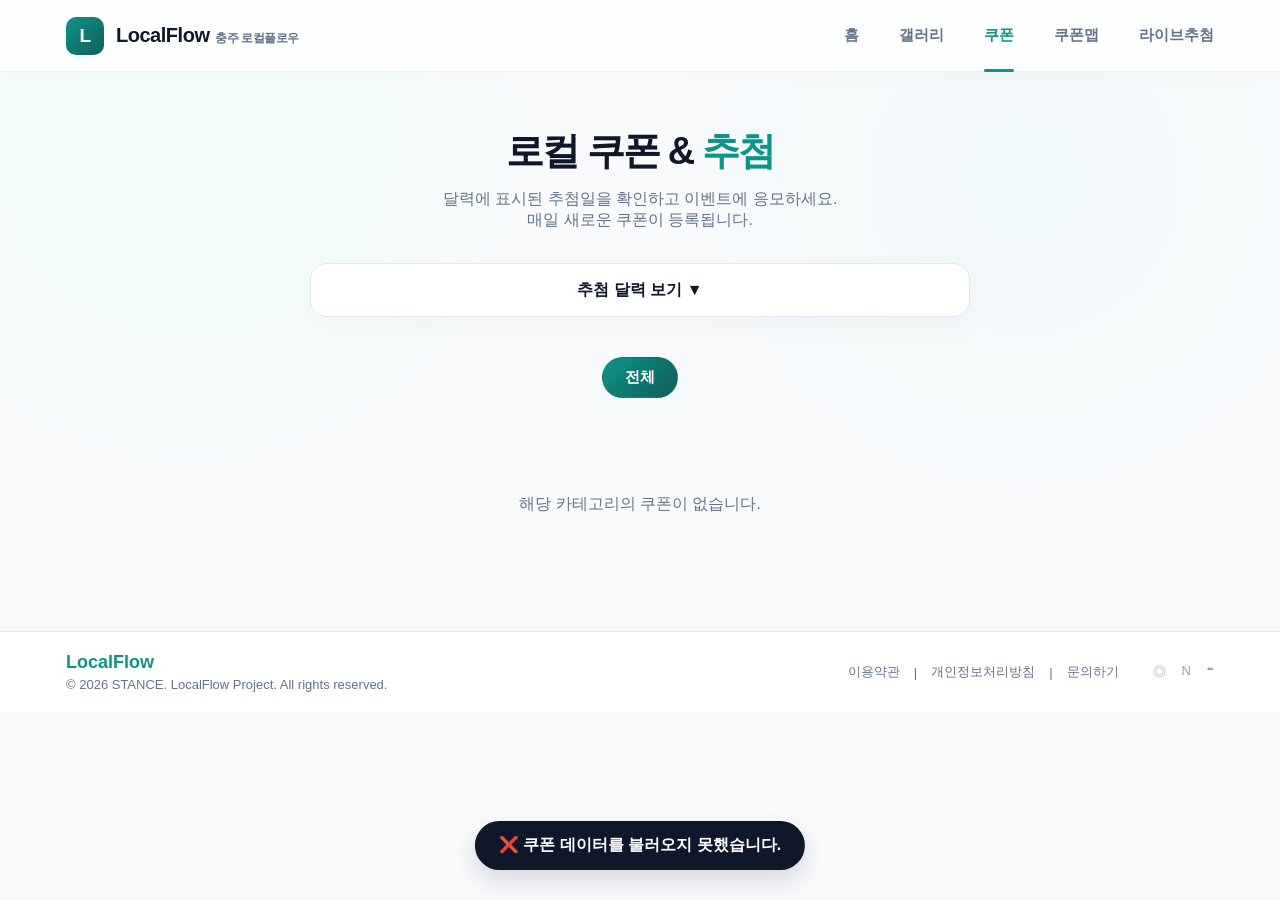
==== commit db940e34: "Update coupon.html" ====
--- a/coupon.html
+++ b/coupon.html
@@ -578,6 +578,7 @@
         <a href="./gallery.html">갤러리</a>
         <a class="active" href="./coupon.html">쿠폰</a>
 		<a href="./map.html">쿠폰맵</a>
+		<a href="./draw.html">라이브추첨</a>
       </nav>
     </div>
   </header>
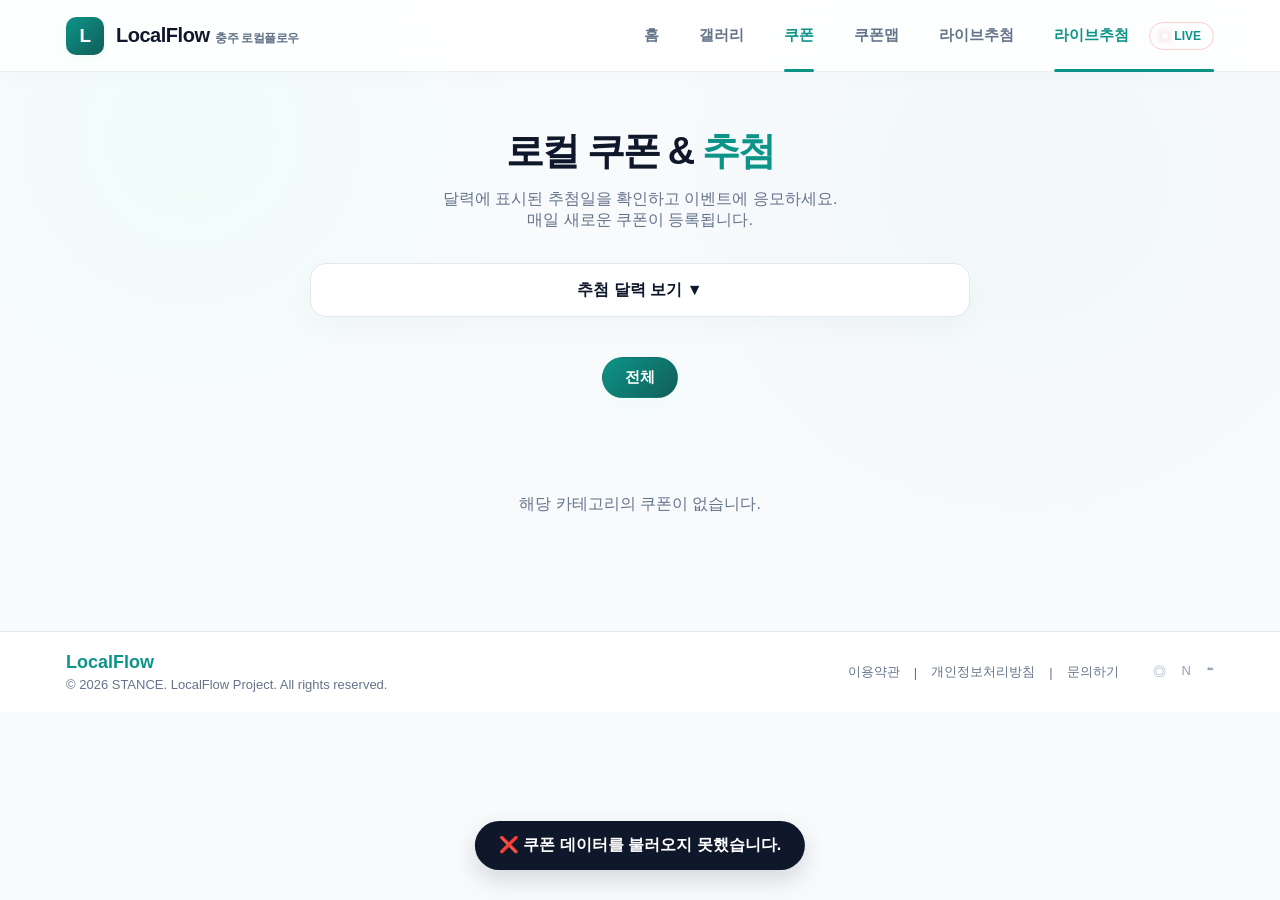
==== commit d4bd0290: "Update coupon.html" ====
--- a/coupon.html
+++ b/coupon.html
@@ -516,6 +516,29 @@
 
     .toast { position: fixed; left: 50%; bottom: 30px; z-index: 120; transform: translateX(-50%) translateY(30px); opacity: 0; pointer-events: none; padding: 14px 24px; border-radius: 999px; color: #fff; background: #0f172a; box-shadow: 0 10px 25px rgba(15, 23, 42, 0.15); font-weight: 700; transition: 0.25s ease; text-align: center; }
     .toast.show { opacity: 1; transform: translateX(-50%) translateY(0); }
+
+	.live-pill {
+	  display: inline-flex;
+	  align-items: center;
+	  gap: 6px;
+	  padding: 6px 12px;
+	  border: 1px solid #fecaca;
+	  border-radius: 999px;
+	  background: var(--danger-light);
+	  color: var(--danger);
+	  font-size: 12px;
+	  font-weight: 800;
+	  margin-left: 20px;
+	}
+	
+	.live-dot {
+	  width: 6px;
+	  height: 6px;
+	  border-radius: 50%;
+	  background: var(--danger);
+	  box-shadow: 0 0 8px rgba(239, 68, 68, 0.6);
+	  animation: livePulse 1.4s infinite;
+	}
 
     /* 모바일 최적화 미디어 쿼리 */
     @media (max-width: 680px) {
@@ -579,6 +602,7 @@
         <a class="active" href="./coupon.html">쿠폰</a>
 		<a href="./map.html">쿠폰맵</a>
 		<a href="./draw.html">라이브추첨</a>
+		<a class="active" href="./draw.html">라이브추첨<div class="live-pill"><span class="live-dot"></span>LIVE</div></a>
       </nav>
     </div>
   </header>
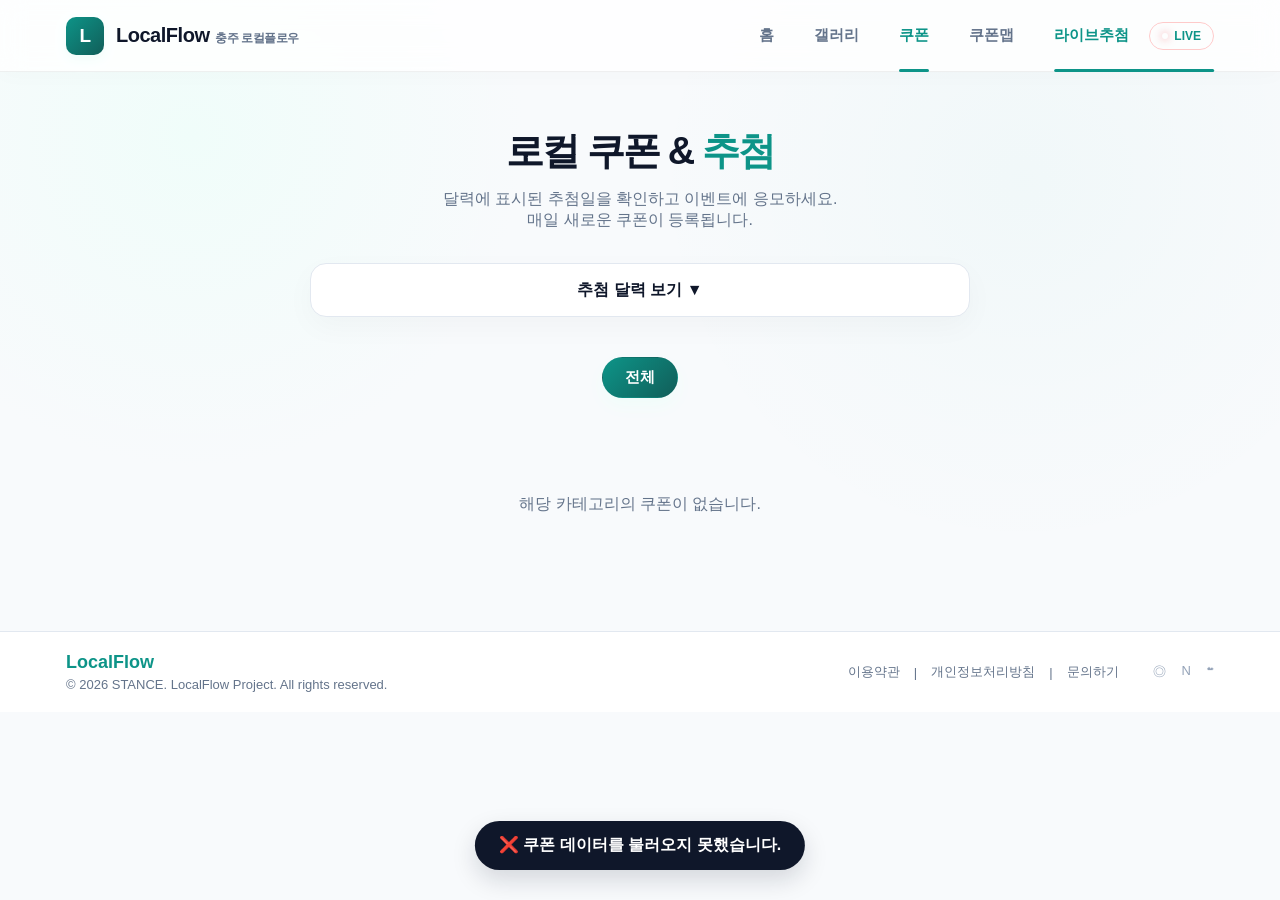
==== commit fd454ff7: "Update navigation links in coupon.html" ====
--- a/coupon.html
+++ b/coupon.html
@@ -539,6 +539,12 @@
 	  box-shadow: 0 0 8px rgba(239, 68, 68, 0.6);
 	  animation: livePulse 1.4s infinite;
 	}
+
+	@keyframes livePulse {
+      0% { box-shadow: 0 0 0 0 rgba(239, 68, 68, 0.4); }
+      80% { box-shadow: 0 0 0 6px rgba(239, 68, 68, 0); }
+      100% { box-shadow: 0 0 0 0 rgba(239, 68, 68, 0); }
+    }
 
     /* 모바일 최적화 미디어 쿼리 */
     @media (max-width: 680px) {
@@ -601,7 +607,6 @@
         <a href="./gallery.html">갤러리</a>
         <a class="active" href="./coupon.html">쿠폰</a>
 		<a href="./map.html">쿠폰맵</a>
-		<a href="./draw.html">라이브추첨</a>
 		<a class="active" href="./draw.html">라이브추첨<div class="live-pill"><span class="live-dot"></span>LIVE</div></a>
       </nav>
     </div>
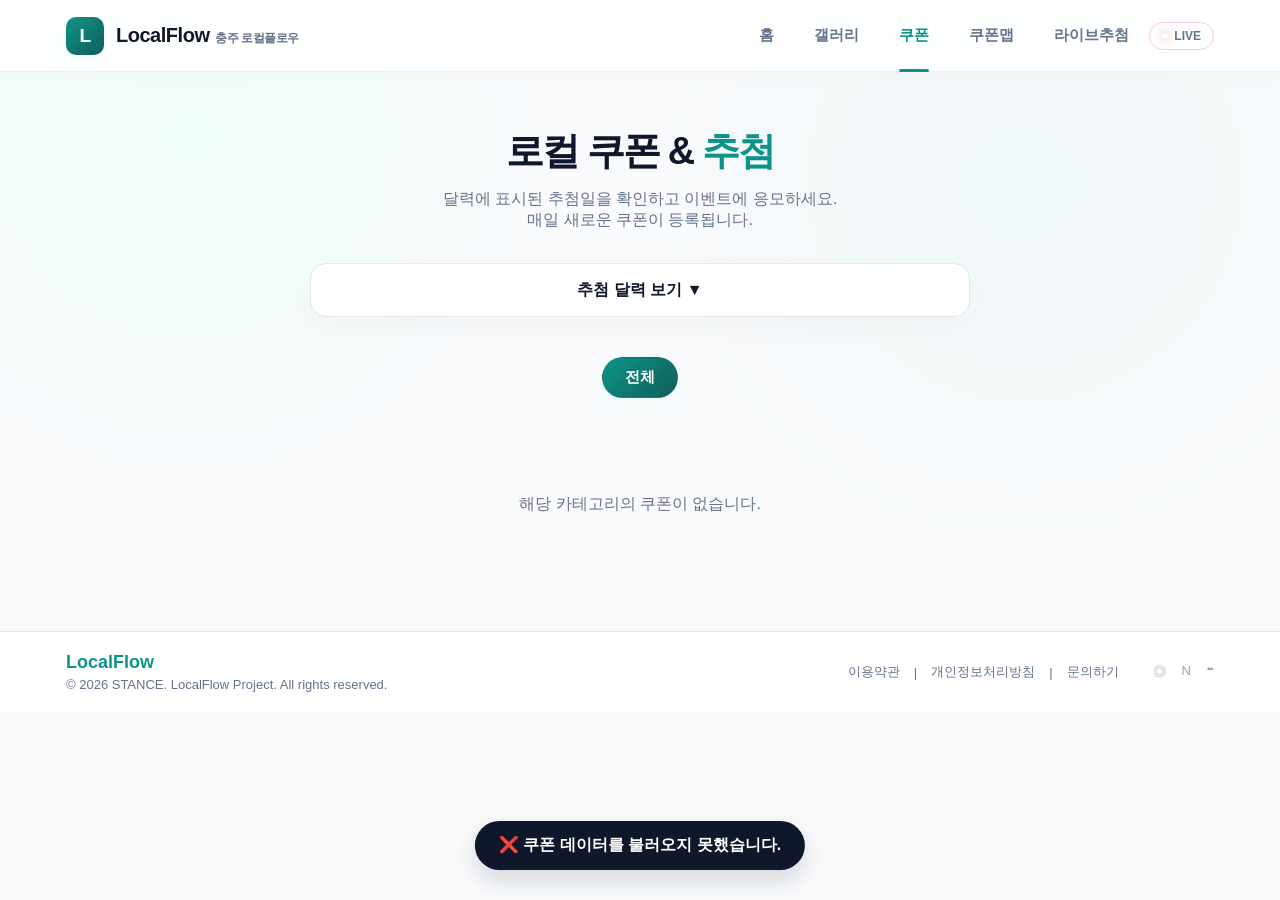
==== commit b3ed3995: "Remove active class from draw link in coupon.html" ====
--- a/coupon.html
+++ b/coupon.html
@@ -607,7 +607,7 @@
         <a href="./gallery.html">갤러리</a>
         <a class="active" href="./coupon.html">쿠폰</a>
 		<a href="./map.html">쿠폰맵</a>
-		<a class="active" href="./draw.html">라이브추첨<div class="live-pill"><span class="live-dot"></span>LIVE</div></a>
+		<a href="./draw.html">라이브추첨<div class="live-pill"><span class="live-dot"></span>LIVE</div></a>
       </nav>
     </div>
   </header>
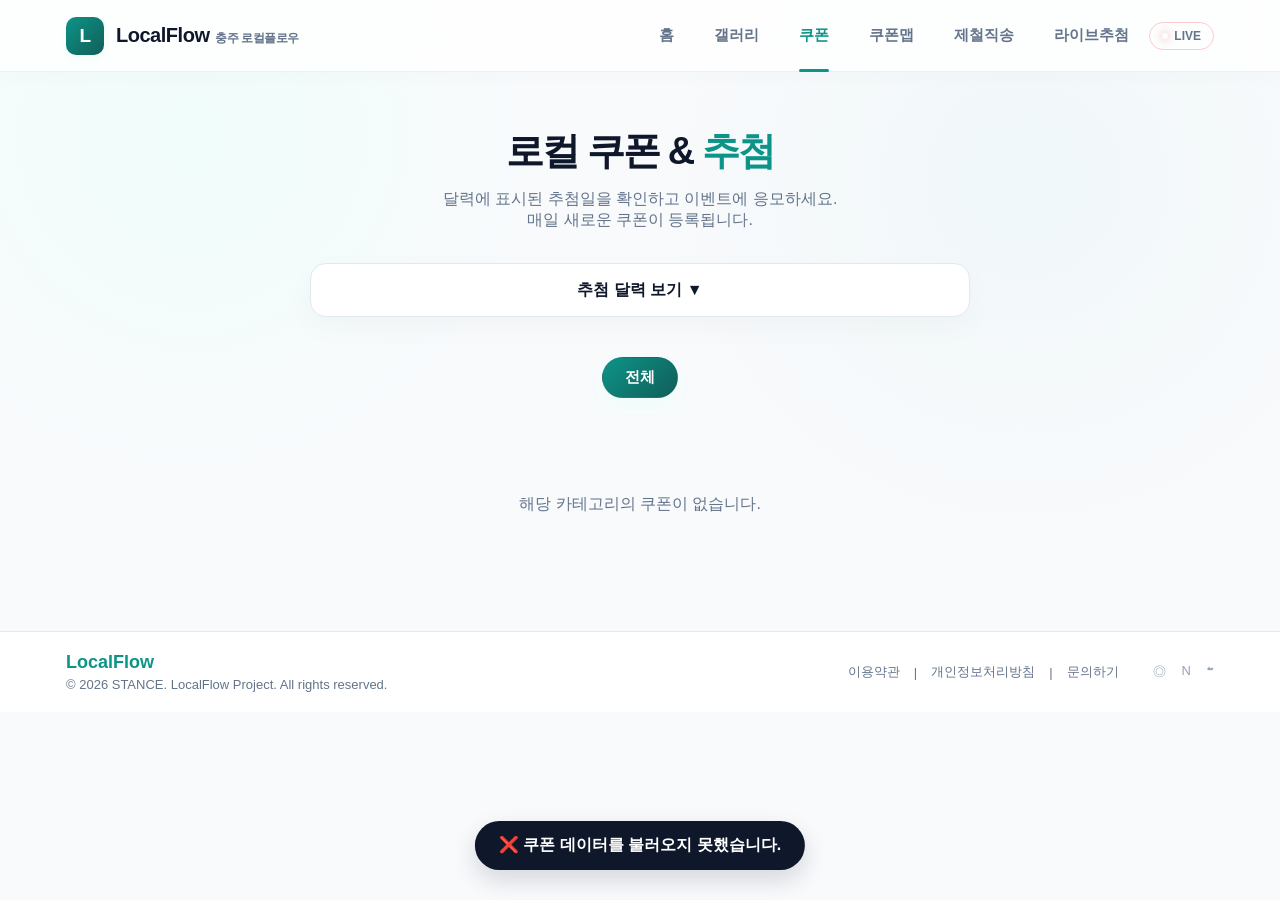
==== commit 94197c88: "Add seasonal delivery navigation link" ====
--- a/coupon.html
+++ b/coupon.html
@@ -607,6 +607,7 @@
         <a href="./gallery.html">갤러리</a>
         <a class="active" href="./coupon.html">쿠폰</a>
 		<a href="./map.html">쿠폰맵</a>
+		<a href="./season.html">제철직송</a>
 		<a href="./draw.html">라이브추첨<div class="live-pill"><span class="live-dot"></span>LIVE</div></a>
       </nav>
     </div>
